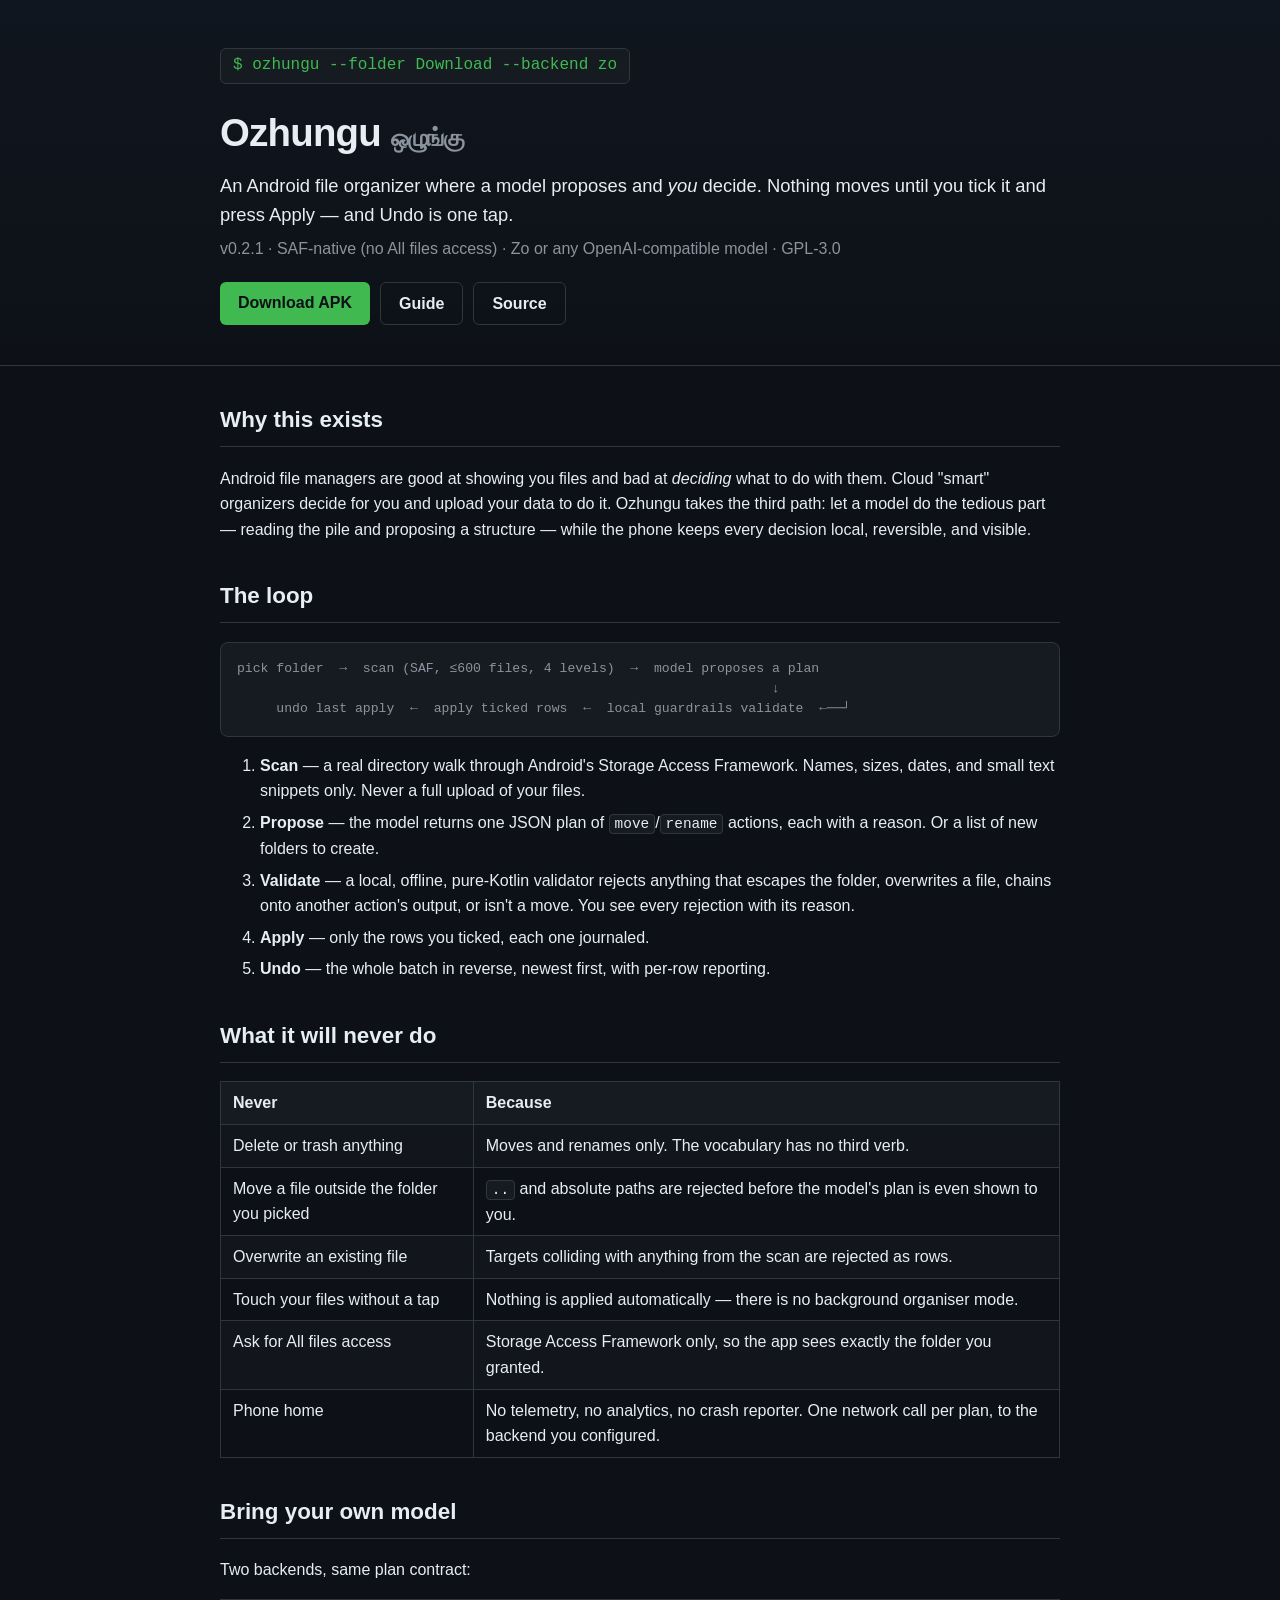
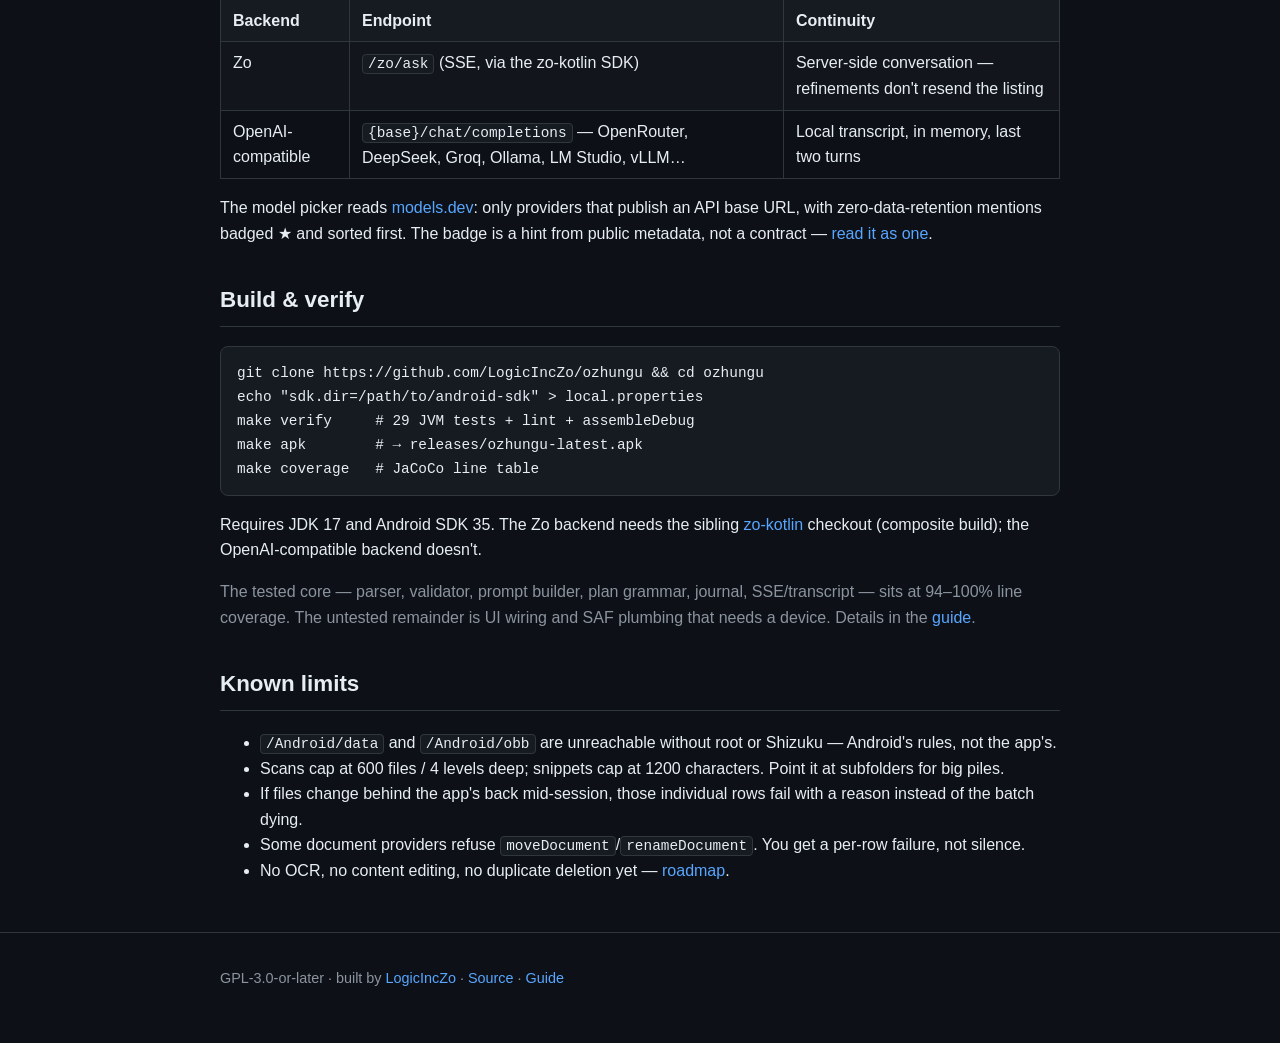
==== docs/index.html @ 1a348ea3 "docs: GitHub Pages documentation site (index + guide) under docs/" ====
<!doctype html>
<html lang="en">
<head>
<meta charset="utf-8">
<meta name="viewport" content="width=device-width, initial-scale=1">
<title>Ozhungu — agentic file organizer for Android</title>
<meta name="description" content="Ozhungu (ஒழுங்கு): point it at a folder, let a model propose a move/rename plan, review it, apply it — with local guardrails and one-tap undo.">
<meta property="og:title" content="Ozhungu — agentic file organizer for Android">
<meta property="og:description" content="Point it at a folder. A model proposes. Local guardrails decide. You approve. Undo is one tap.">
<meta property="og:type" content="website">
<link rel="stylesheet" href="style.css">
</head>
<body>
<header class="hero">
  <div class="wrap">
    <div class="prompt">$ ozhungu --folder Download --backend zo</div>
    <h1>Ozhungu <span class="ta">ஒழுங்கு</span></h1>
    <p class="tagline">An Android file organizer where a model proposes and <em>you</em> decide. Nothing moves until you tick it and press Apply — and Undo is one tap.</p>
    <p class="meta">v0.2.1 · SAF-native (no All files access) · Zo or any OpenAI-compatible model · GPL-3.0</p>
    <div class="cta">
      <a class="btn" href="https://github.com/LogicIncZo/ozhungu/releases/latest">Download APK</a>
      <a class="btn ghost" href="guide.html">Guide</a>
      <a class="btn ghost" href="https://github.com/LogicIncZo/ozhungu">Source</a>
    </div>
  </div>
</header>

<main class="wrap">

<section>
  <h2>Why this exists</h2>
  <p>Android file managers are good at showing you files and bad at <em>deciding</em> what to do with them. Cloud "smart" organizers decide for you and upload your data to do it. Ozhungu takes the third path: let a model do the tedious part — reading the pile and proposing a structure — while the phone keeps every decision local, reversible, and visible.</p>
</section>

<section>
  <h2>The loop</h2>
  <div class="pipe">pick folder  →  scan (SAF, ≤600 files, 4 levels)  →  model proposes a plan
                                                                    ↓
     undo last apply  ←  apply ticked rows  ←  local guardrails validate  ←──┘</div>
  <ol class="endpoints">
    <li><strong>Scan</strong> — a real directory walk through Android's Storage Access Framework. Names, sizes, dates, and small text snippets only. Never a full upload of your files.</li>
    <li><strong>Propose</strong> — the model returns one JSON plan of <code>move</code>/<code>rename</code> actions, each with a reason. Or a list of new folders to create.</li>
    <li><strong>Validate</strong> — a local, offline, pure-Kotlin validator rejects anything that escapes the folder, overwrites a file, chains onto another action's output, or isn't a move. You see every rejection with its reason.</li>
    <li><strong>Apply</strong> — only the rows you ticked, each one journaled.</li>
    <li><strong>Undo</strong> — the whole batch in reverse, newest first, with per-row reporting.</li>
  </ol>
</section>

<section>
  <h2>What it will never do</h2>
  <table>
    <thead><tr><th>Never</th><th>Because</th></tr></thead>
    <tbody>
      <tr><td>Delete or trash anything</td><td>Moves and renames only. The vocabulary has no third verb.</td></tr>
      <tr><td>Move a file outside the folder you picked</td><td><code>..</code> and absolute paths are rejected before the model's plan is even shown to you.</td></tr>
      <tr><td>Overwrite an existing file</td><td>Targets colliding with anything from the scan are rejected as rows.</td></tr>
      <tr><td>Touch your files without a tap</td><td>Nothing is applied automatically — there is no background organiser mode.</td></tr>
      <tr><td>Ask for All files access</td><td>Storage Access Framework only, so the app sees exactly the folder you granted.</td></tr>
      <tr><td>Phone home</td><td>No telemetry, no analytics, no crash reporter. One network call per plan, to the backend you configured.</td></tr>
    </tbody>
  </table>
</section>

<section>
  <h2>Bring your own model</h2>
  <p>Two backends, same plan contract:</p>
  <table>
    <thead><tr><th>Backend</th><th>Endpoint</th><th>Continuity</th></tr></thead>
    <tbody>
      <tr><td>Zo</td><td><code>/zo/ask</code> (SSE, via the zo-kotlin SDK)</td><td>Server-side conversation — refinements don't resend the listing</td></tr>
      <tr><td>OpenAI-compatible</td><td><code>{base}/chat/completions</code> — OpenRouter, DeepSeek, Groq, Ollama, LM Studio, vLLM…</td><td>Local transcript, in memory, last two turns</td></tr>
    </tbody>
  </table>
  <p>The model picker reads <a href="https://models.dev">models.dev</a>: only providers that publish an API base URL, with zero-data-retention mentions badged ★ and sorted first. The badge is a hint from public metadata, not a contract — <a href="guide.html#backends">read it as one</a>.</p>
</section>

<section>
  <h2>Build &amp; verify</h2>
  <pre><code>git clone https://github.com/LogicIncZo/ozhungu &amp;&amp; cd ozhungu
echo "sdk.dir=/path/to/android-sdk" &gt; local.properties
make verify     # 29 JVM tests + lint + assembleDebug
make apk        # → releases/ozhungu-latest.apk
make coverage   # JaCoCo line table</code></pre>
  <p>Requires JDK 17 and Android SDK 35. The Zo backend needs the sibling <a href="https://github.com/LogicIncZo/zo-kotlin">zo-kotlin</a> checkout (composite build); the OpenAI-compatible backend doesn't.</p>
  <p class="dim">The tested core — parser, validator, prompt builder, plan grammar, journal, SSE/transcript — sits at 94–100% line coverage. The untested remainder is UI wiring and SAF plumbing that needs a device. Details in the <a href="guide.html#tests">guide</a>.</p>
</section>

<section>
  <h2>Known limits</h2>
  <ul>
    <li><code>/Android/data</code> and <code>/Android/obb</code> are unreachable without root or Shizuku — Android's rules, not the app's.</li>
    <li>Scans cap at 600 files / 4 levels deep; snippets cap at 1200 characters. Point it at subfolders for big piles.</li>
    <li>If files change behind the app's back mid-session, those individual rows fail with a reason instead of the batch dying.</li>
    <li>Some document providers refuse <code>moveDocument</code>/<code>renameDocument</code>. You get a per-row failure, not silence.</li>
    <li>No OCR, no content editing, no duplicate deletion yet — <a href="guide.html#roadmap">roadmap</a>.</li>
  </ul>
</section>

</main>

<footer>
  <div class="wrap">
    <p>GPL-3.0-or-later · built by <a href="https://github.com/LogicIncZo">LogicIncZo</a> · <a href="https://github.com/LogicIncZo/ozhungu">Source</a> · <a href="guide.html">Guide</a></p>
  </div>
</footer>
</body>
</html>
---- docs/style.css ----
:root {
  --bg: #0d1117; --fg: #e6edf3; --dim: #8b949e; --card: #161b22;
  --border: #30363d; --green: #3fb950; --amber: #d29922; --blue: #58a6ff;
}
* { box-sizing: border-box; }
body {
  margin: 0; background: var(--bg); color: var(--fg);
  font: 16px/1.6 -apple-system, "Segoe UI", Roboto, Helvetica, Arial, sans-serif;
}
.wrap { max-width: 880px; margin: 0 auto; padding: 0 20px; }
a { color: var(--blue); text-decoration: none; }
a:hover { text-decoration: underline; }
code {
  font-family: ui-monospace, SFMono-Regular, Menlo, Consolas, monospace;
  font-size: 0.9em; background: var(--card); border: 1px solid var(--border);
  border-radius: 4px; padding: 1px 5px;
}
pre {
  background: var(--card); border: 1px solid var(--border); border-radius: 8px;
  padding: 14px 16px; overflow-x: auto; line-height: 1.5;
}
pre code { background: none; border: none; padding: 0; }
table { border-collapse: collapse; width: 100%; margin: 12px 0; }
th, td { border: 1px solid var(--border); padding: 8px 12px; text-align: left; vertical-align: top; }
th { background: var(--card); }
tbody tr:nth-child(odd) { background: rgba(255,255,255,0.02); }

.hero { border-bottom: 1px solid var(--border); padding: 48px 0 40px; background: linear-gradient(180deg, #10161f 0%, var(--bg) 100%); }
.hero.small { padding: 32px 0 26px; }
.hero .prompt {
  font-family: ui-monospace, Menlo, Consolas, monospace; color: var(--green);
  background: var(--card); border: 1px solid var(--border); border-radius: 6px;
  display: inline-block; padding: 4px 12px; margin-bottom: 18px;
}
.hero h1 { margin: 0 0 8px; font-size: 2.4rem; letter-spacing: -0.02em; }
.hero h1 .ta { color: var(--dim); font-size: 1.5rem; }
.tagline { color: var(--fg); font-size: 1.15rem; margin: 0 0 6px; }
.meta { color: var(--dim); margin: 0 0 20px; }
.cta { display: flex; gap: 10px; flex-wrap: wrap; }
.btn {
  display: inline-block; background: var(--green); color: #0d1117; font-weight: 600;
  padding: 8px 18px; border-radius: 6px;
}
.btn:hover { text-decoration: none; filter: brightness(1.1); }
.btn.ghost { background: transparent; color: var(--fg); border: 1px solid var(--border); }

.sub { display: flex; flex-wrap: wrap; gap: 6px 14px; padding: 14px 20px 0; font-size: 0.9rem; }
.sub a { color: var(--dim); }
.sub a:hover { color: var(--blue); }

section { margin: 36px 0; }
h2 { font-size: 1.4rem; border-bottom: 1px solid var(--border); padding-bottom: 8px; }
h3 { font-size: 1.05rem; margin-bottom: 6px; }
.endpoints li { margin: 6px 0; }
.dim { color: var(--dim); }
.ok { color: var(--green); }
.warn { color: var(--amber); }
.note, .warnbox {
  border-left: 3px solid var(--border); padding: 10px 14px; margin: 14px 0;
  background: var(--card); border-radius: 0 6px 6px 0; color: var(--dim);
}
.note { border-left-color: var(--blue); }
.warn, .warnbox { border-left-color: var(--amber); }
.pipe {
  font-family: ui-monospace, Menlo, Consolas, monospace; font-size: 0.82rem;
  background: var(--card); border: 1px solid var(--border); border-radius: 8px;
  padding: 16px; overflow-x: auto; white-space: pre; line-height: 1.55; color: var(--dim);
}
footer { border-top: 1px solid var(--border); margin-top: 48px; padding: 20px 0 40px; color: var(--dim); font-size: 0.9rem; }
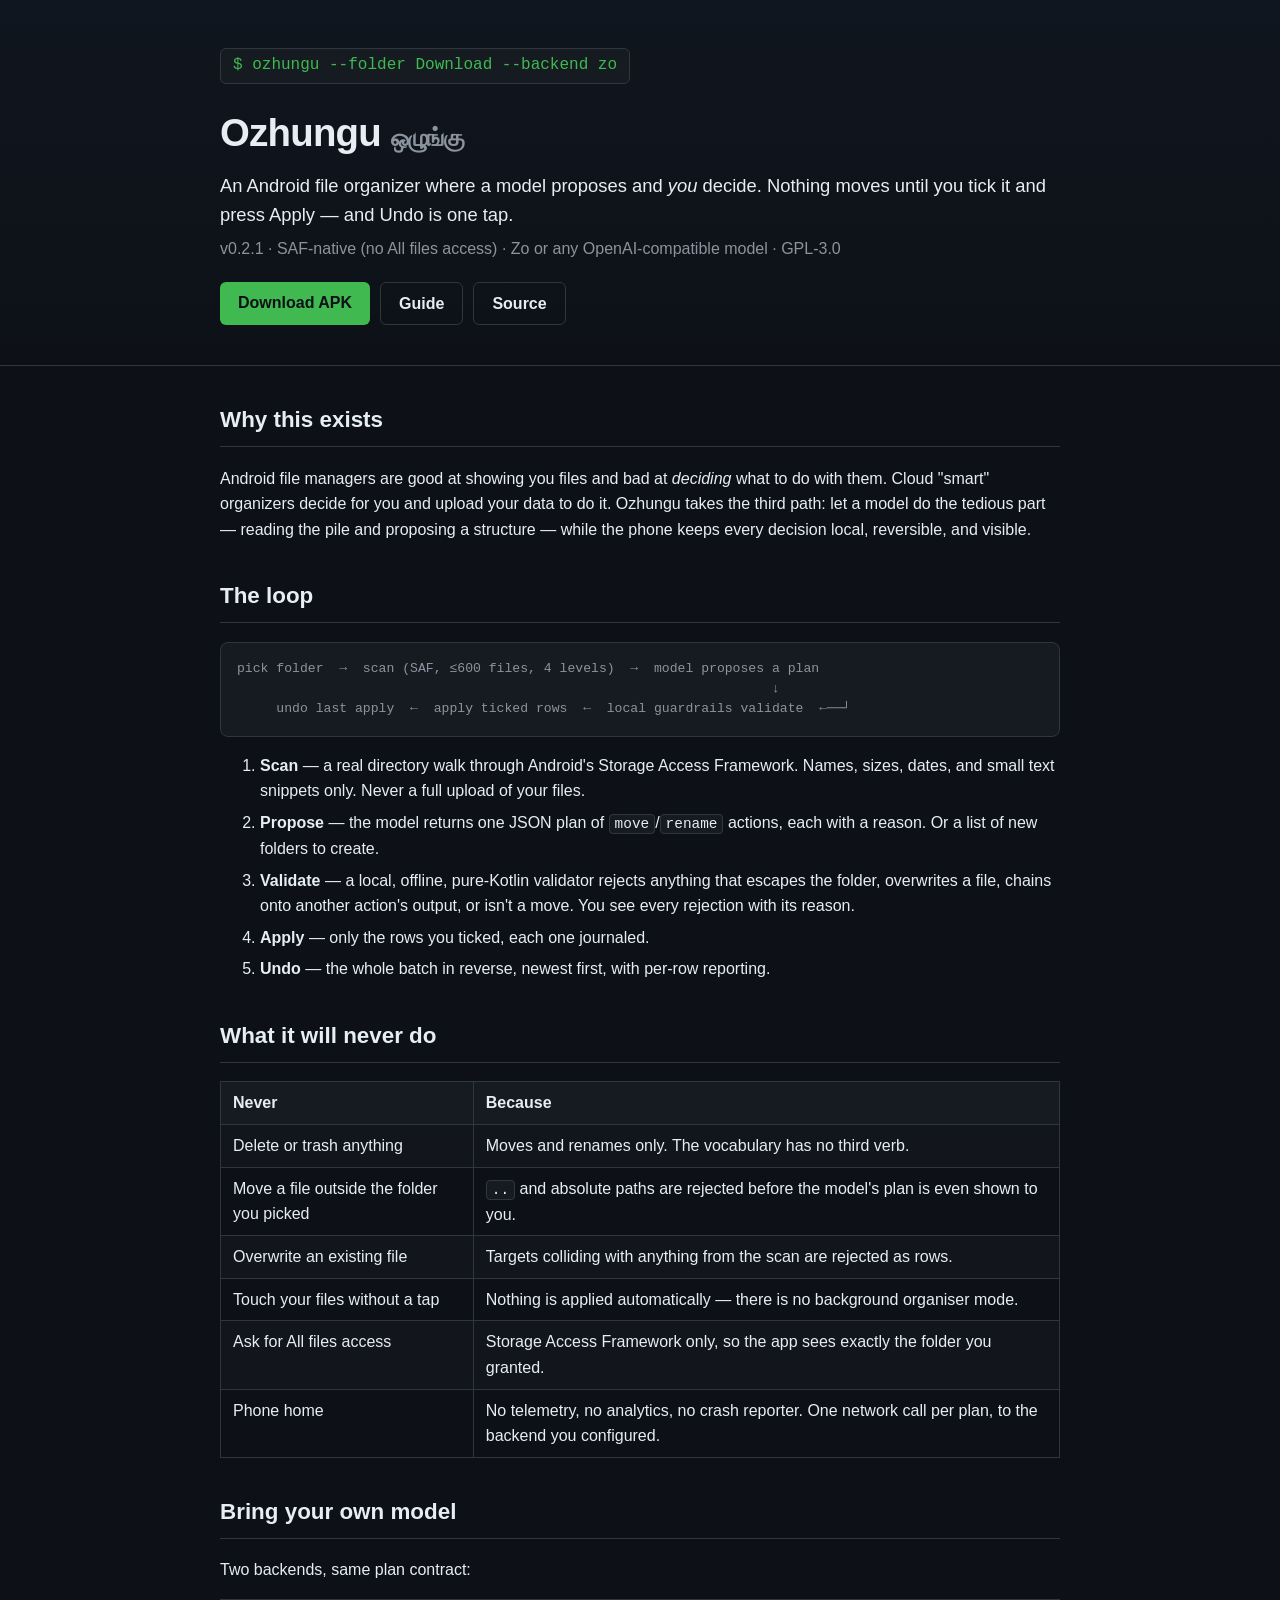
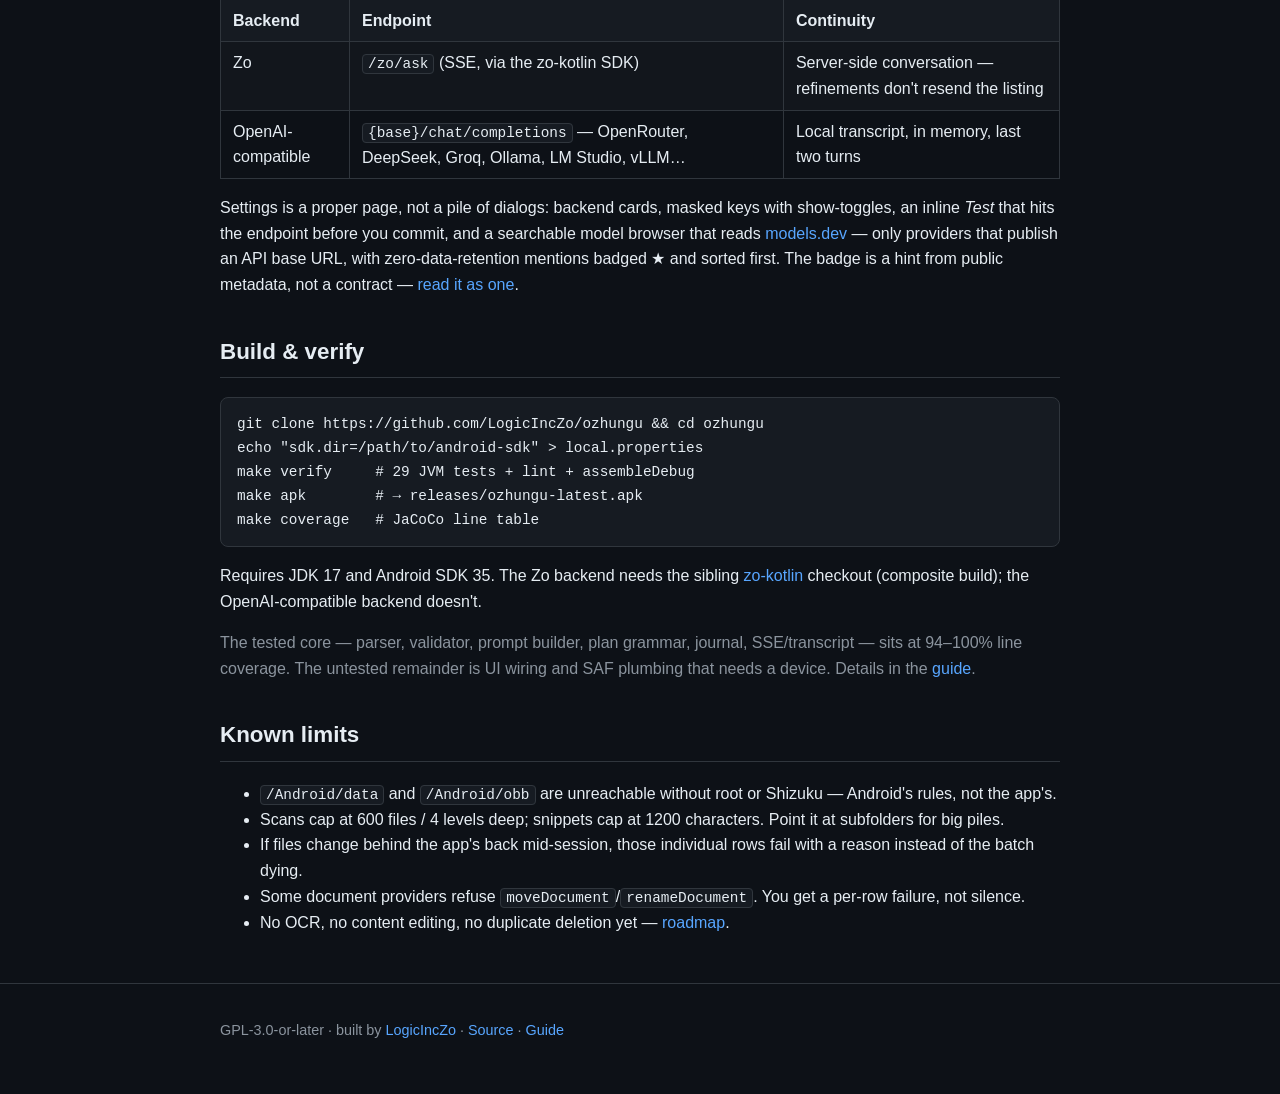
==== commit b53723d0: "v0.3.0 — first-class settings: full-screen SettingsActivity (backend radio cards, test round-trips, " ====
--- a/docs/index.html
+++ b/docs/index.html
@@ -71,7 +71,7 @@
       <tr><td>OpenAI-compatible</td><td><code>{base}/chat/completions</code> — OpenRouter, DeepSeek, Groq, Ollama, LM Studio, vLLM…</td><td>Local transcript, in memory, last two turns</td></tr>
     </tbody>
   </table>
-  <p>The model picker reads <a href="https://models.dev">models.dev</a>: only providers that publish an API base URL, with zero-data-retention mentions badged ★ and sorted first. The badge is a hint from public metadata, not a contract — <a href="guide.html#backends">read it as one</a>.</p>
+  <p>Settings is a proper page, not a pile of dialogs: backend cards, masked keys with show-toggles, an inline <em>Test</em> that hits the endpoint before you commit, and a searchable model browser that reads <a href="https://models.dev">models.dev</a> — only providers that publish an API base URL, with zero-data-retention mentions badged ★ and sorted first. The badge is a hint from public metadata, not a contract — <a href="guide.html#backends">read it as one</a>.</p>
 </section>
 
 <section>
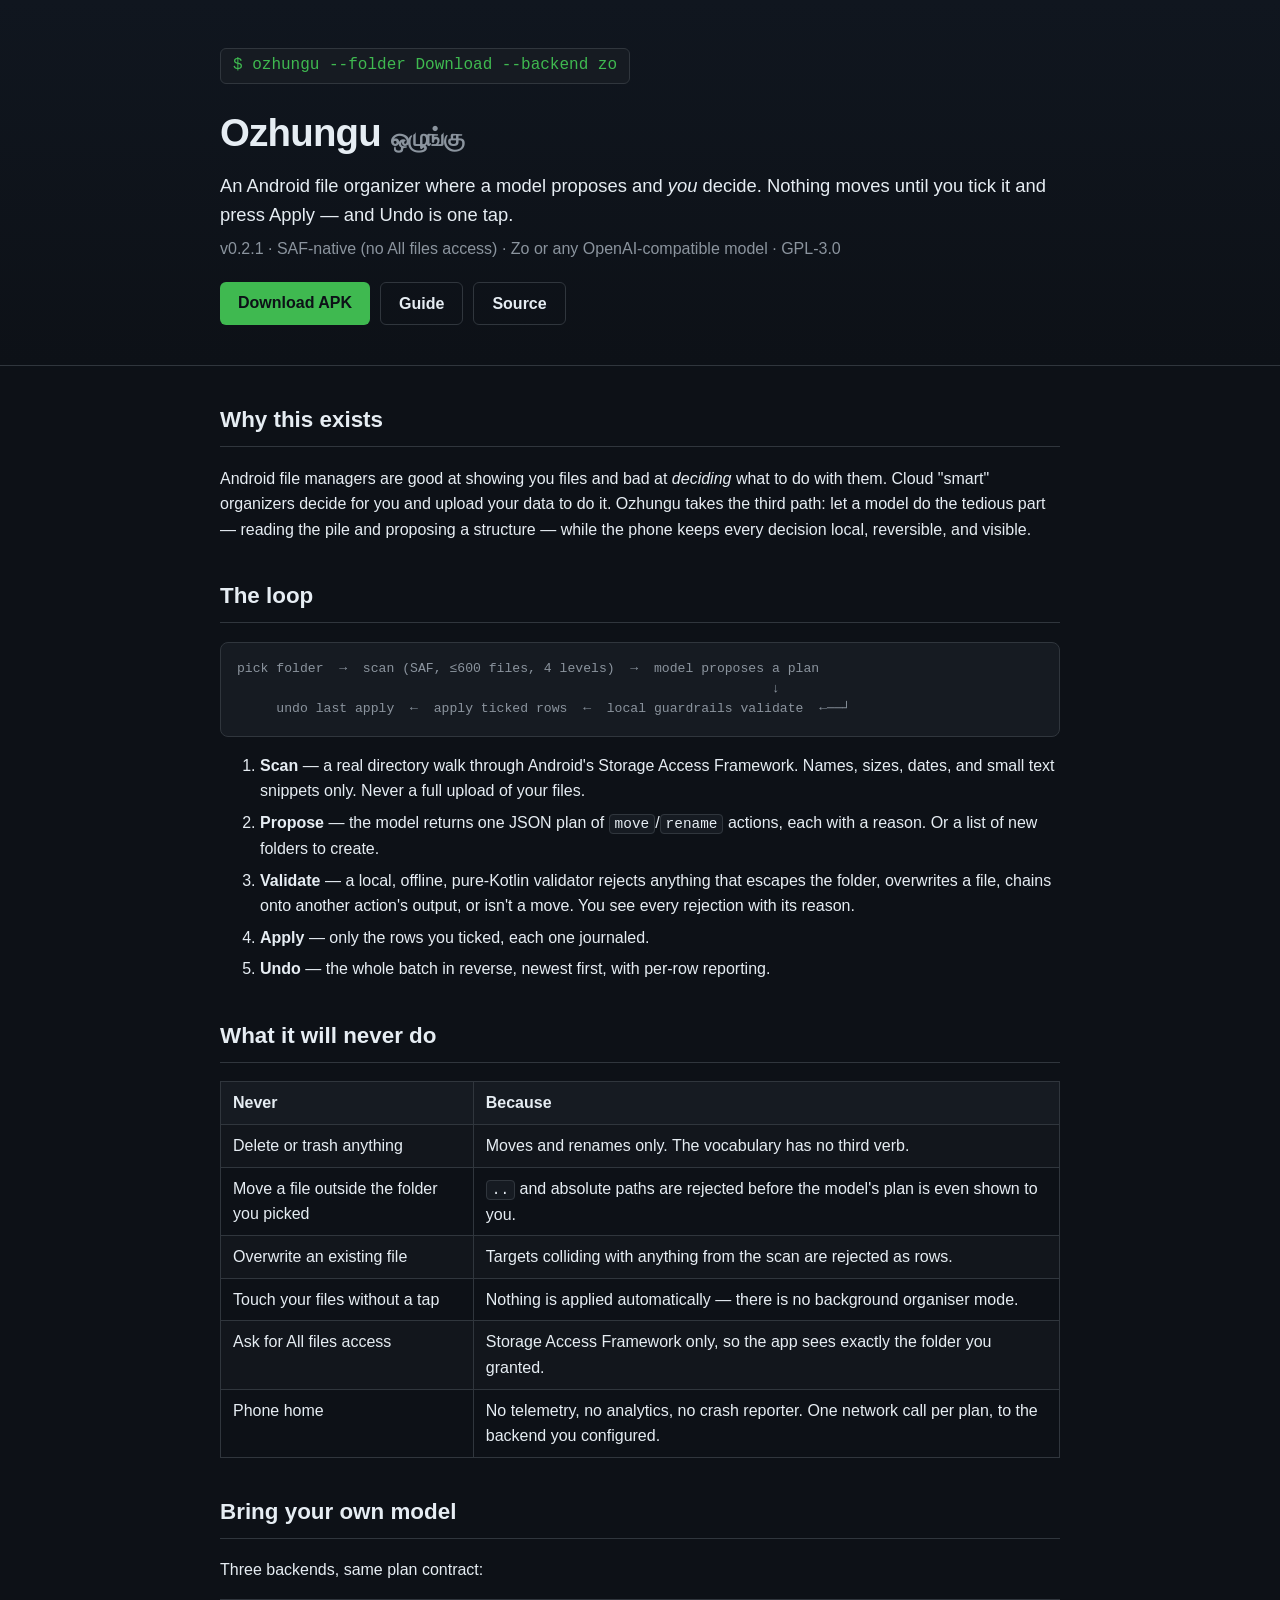
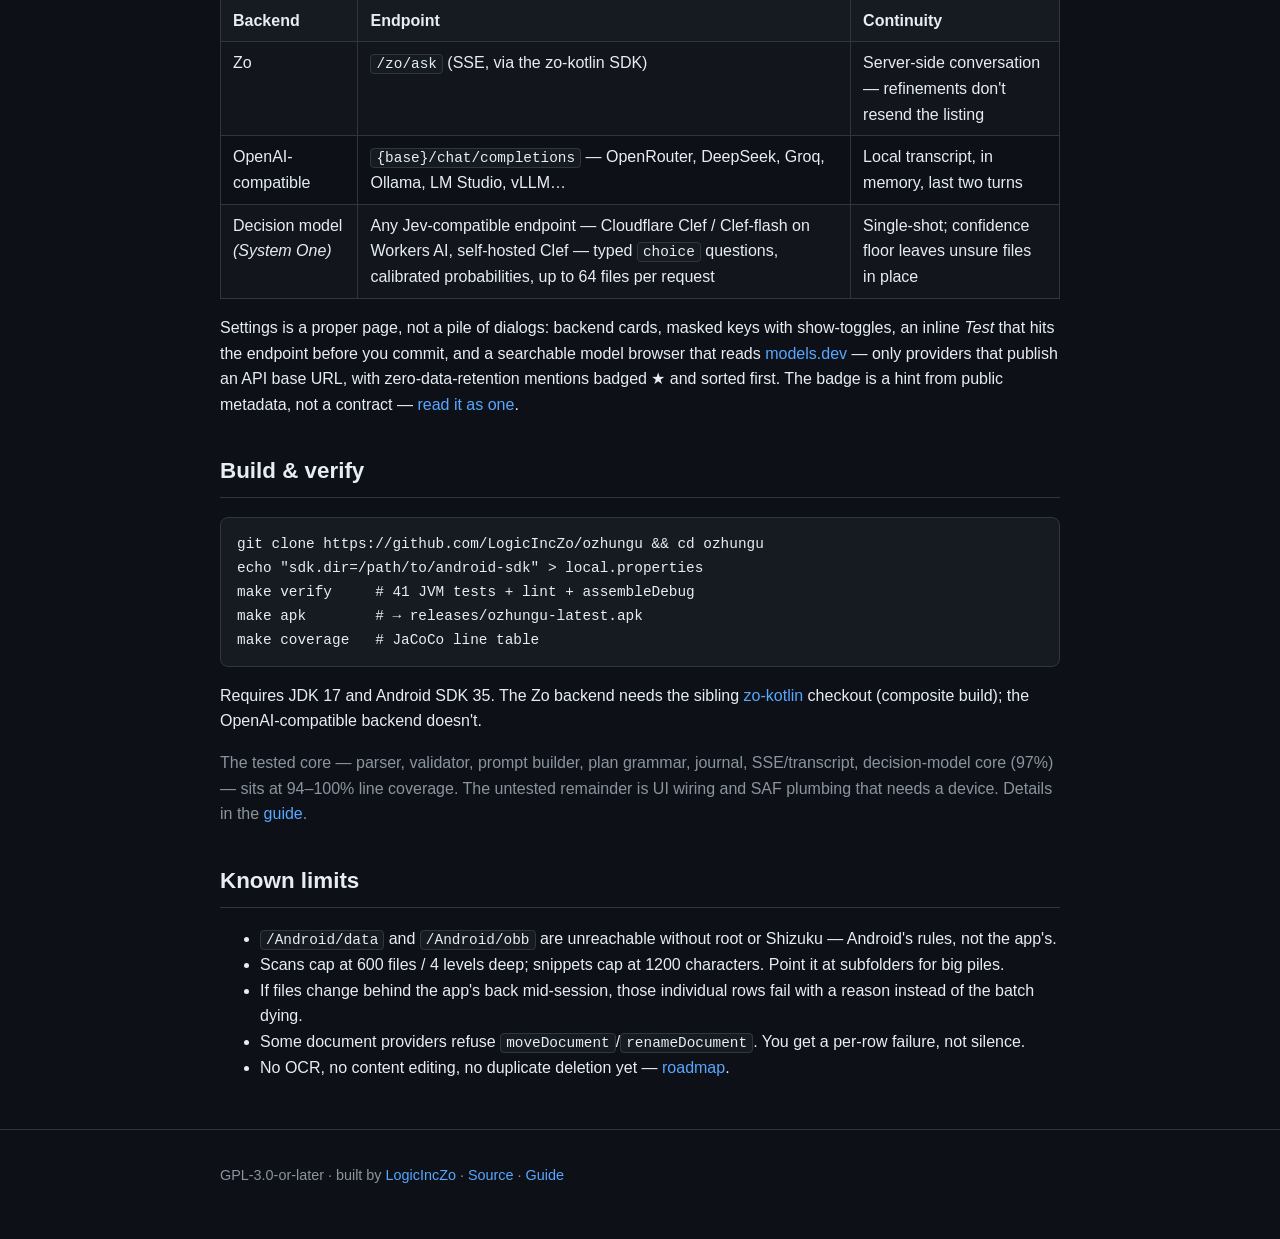
==== commit 884394f1: "v0.4.0 — System One decision-model backend (Jev/Clef-compatible): typed folder-choice questions, cal" ====
--- a/docs/index.html
+++ b/docs/index.html
@@ -63,12 +63,13 @@
 
 <section>
   <h2>Bring your own model</h2>
-  <p>Two backends, same plan contract:</p>
+  <p>Three backends, same plan contract:</p>
   <table>
     <thead><tr><th>Backend</th><th>Endpoint</th><th>Continuity</th></tr></thead>
     <tbody>
       <tr><td>Zo</td><td><code>/zo/ask</code> (SSE, via the zo-kotlin SDK)</td><td>Server-side conversation — refinements don't resend the listing</td></tr>
       <tr><td>OpenAI-compatible</td><td><code>{base}/chat/completions</code> — OpenRouter, DeepSeek, Groq, Ollama, LM Studio, vLLM…</td><td>Local transcript, in memory, last two turns</td></tr>
+      <tr><td>Decision model <em>(System One)</em></td><td>Any Jev-compatible endpoint — Cloudflare Clef / Clef-flash on Workers AI, self-hosted Clef — typed <code>choice</code> questions, calibrated probabilities, up to 64 files per request</td><td>Single-shot; confidence floor leaves unsure files in place</td></tr>
     </tbody>
   </table>
   <p>Settings is a proper page, not a pile of dialogs: backend cards, masked keys with show-toggles, an inline <em>Test</em> that hits the endpoint before you commit, and a searchable model browser that reads <a href="https://models.dev">models.dev</a> — only providers that publish an API base URL, with zero-data-retention mentions badged ★ and sorted first. The badge is a hint from public metadata, not a contract — <a href="guide.html#backends">read it as one</a>.</p>
@@ -78,11 +79,11 @@
   <h2>Build &amp; verify</h2>
   <pre><code>git clone https://github.com/LogicIncZo/ozhungu &amp;&amp; cd ozhungu
 echo "sdk.dir=/path/to/android-sdk" &gt; local.properties
-make verify     # 29 JVM tests + lint + assembleDebug
+make verify     # 41 JVM tests + lint + assembleDebug
 make apk        # → releases/ozhungu-latest.apk
 make coverage   # JaCoCo line table</code></pre>
   <p>Requires JDK 17 and Android SDK 35. The Zo backend needs the sibling <a href="https://github.com/LogicIncZo/zo-kotlin">zo-kotlin</a> checkout (composite build); the OpenAI-compatible backend doesn't.</p>
-  <p class="dim">The tested core — parser, validator, prompt builder, plan grammar, journal, SSE/transcript — sits at 94–100% line coverage. The untested remainder is UI wiring and SAF plumbing that needs a device. Details in the <a href="guide.html#tests">guide</a>.</p>
+  <p class="dim">The tested core — parser, validator, prompt builder, plan grammar, journal, SSE/transcript, decision-model core (97%) — sits at 94–100% line coverage. The untested remainder is UI wiring and SAF plumbing that needs a device. Details in the <a href="guide.html#tests">guide</a>.</p>
 </section>
 
 <section>
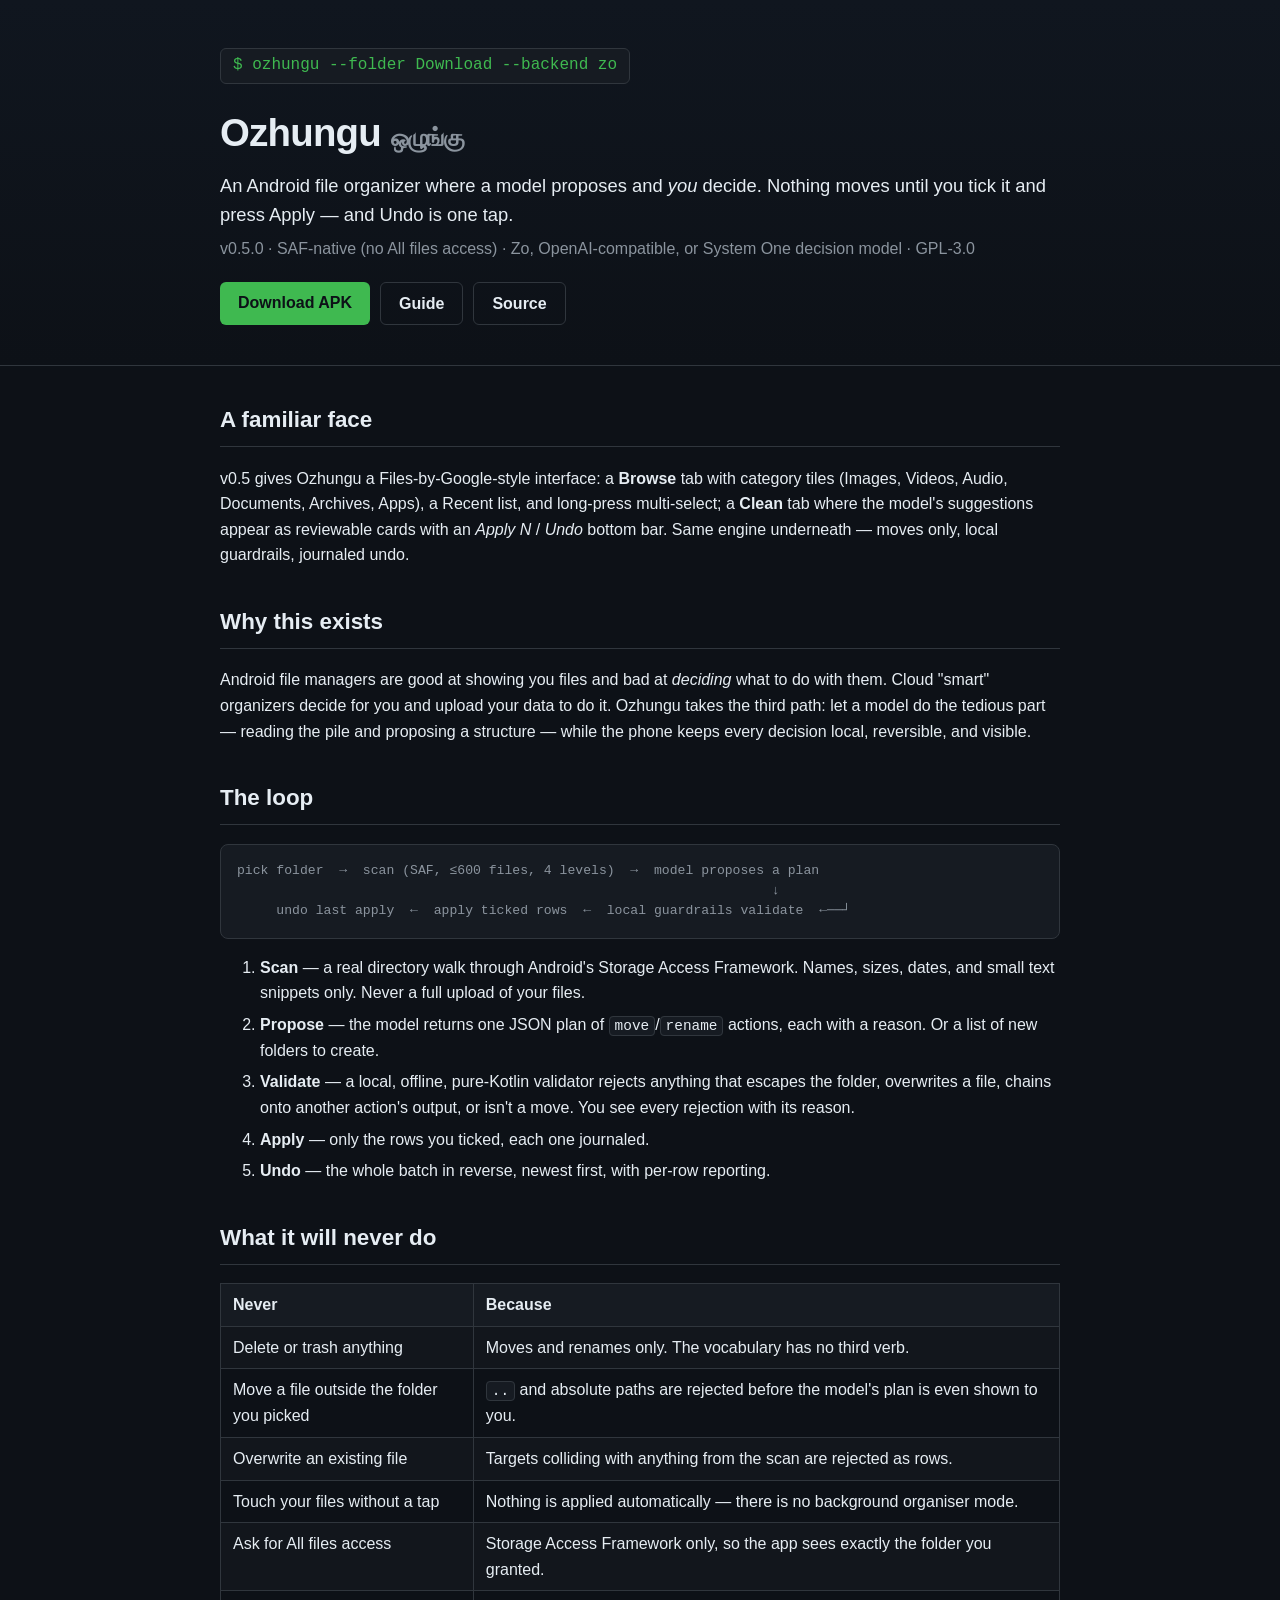
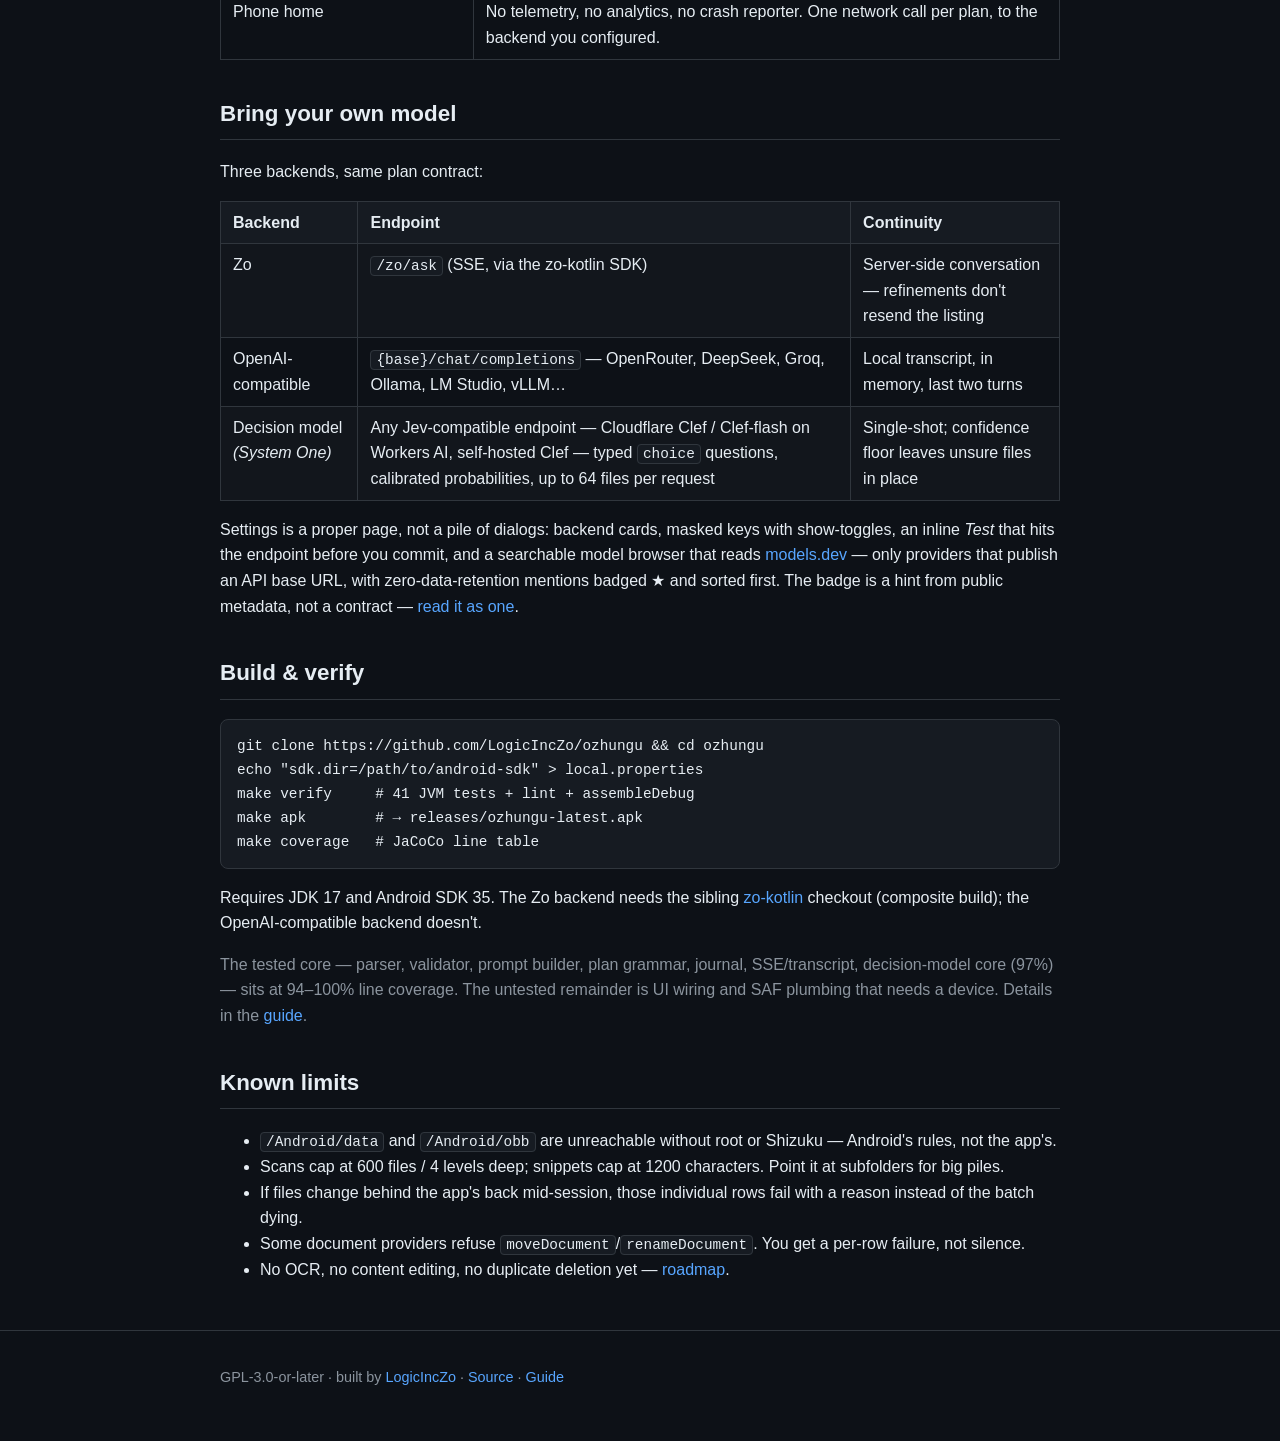
==== commit 9d9af3e4: "v0.5.0 — Files-by-Google-style UI: Browse tab (category tiles, Recent, multi-select scoping) + Clean" ====
--- a/docs/index.html
+++ b/docs/index.html
@@ -16,7 +16,7 @@
     <div class="prompt">$ ozhungu --folder Download --backend zo</div>
     <h1>Ozhungu <span class="ta">ஒழுங்கு</span></h1>
     <p class="tagline">An Android file organizer where a model proposes and <em>you</em> decide. Nothing moves until you tick it and press Apply — and Undo is one tap.</p>
-    <p class="meta">v0.2.1 · SAF-native (no All files access) · Zo or any OpenAI-compatible model · GPL-3.0</p>
+    <p class="meta">v0.5.0 · SAF-native (no All files access) · Zo, OpenAI-compatible, or System One decision model · GPL-3.0</p>
     <div class="cta">
       <a class="btn" href="https://github.com/LogicIncZo/ozhungu/releases/latest">Download APK</a>
       <a class="btn ghost" href="guide.html">Guide</a>
@@ -28,10 +28,14 @@
 <main class="wrap">
 
 <section>
+  <h2>A familiar face</h2>
+  <p>v0.5 gives Ozhungu a Files-by-Google-style interface: a <strong>Browse</strong> tab with category tiles (Images, Videos, Audio, Documents, Archives, Apps), a Recent list, and long-press multi-select; a <strong>Clean</strong> tab where the model's suggestions appear as reviewable cards with an <em>Apply N</em> / <em>Undo</em> bottom bar. Same engine underneath — moves only, local guardrails, journaled undo.</p>
+</section>
+
+<section>
   <h2>Why this exists</h2>
   <p>Android file managers are good at showing you files and bad at <em>deciding</em> what to do with them. Cloud "smart" organizers decide for you and upload your data to do it. Ozhungu takes the third path: let a model do the tedious part — reading the pile and proposing a structure — while the phone keeps every decision local, reversible, and visible.</p>
 </section>
-
 <section>
   <h2>The loop</h2>
   <div class="pipe">pick folder  →  scan (SAF, ≤600 files, 4 levels)  →  model proposes a plan
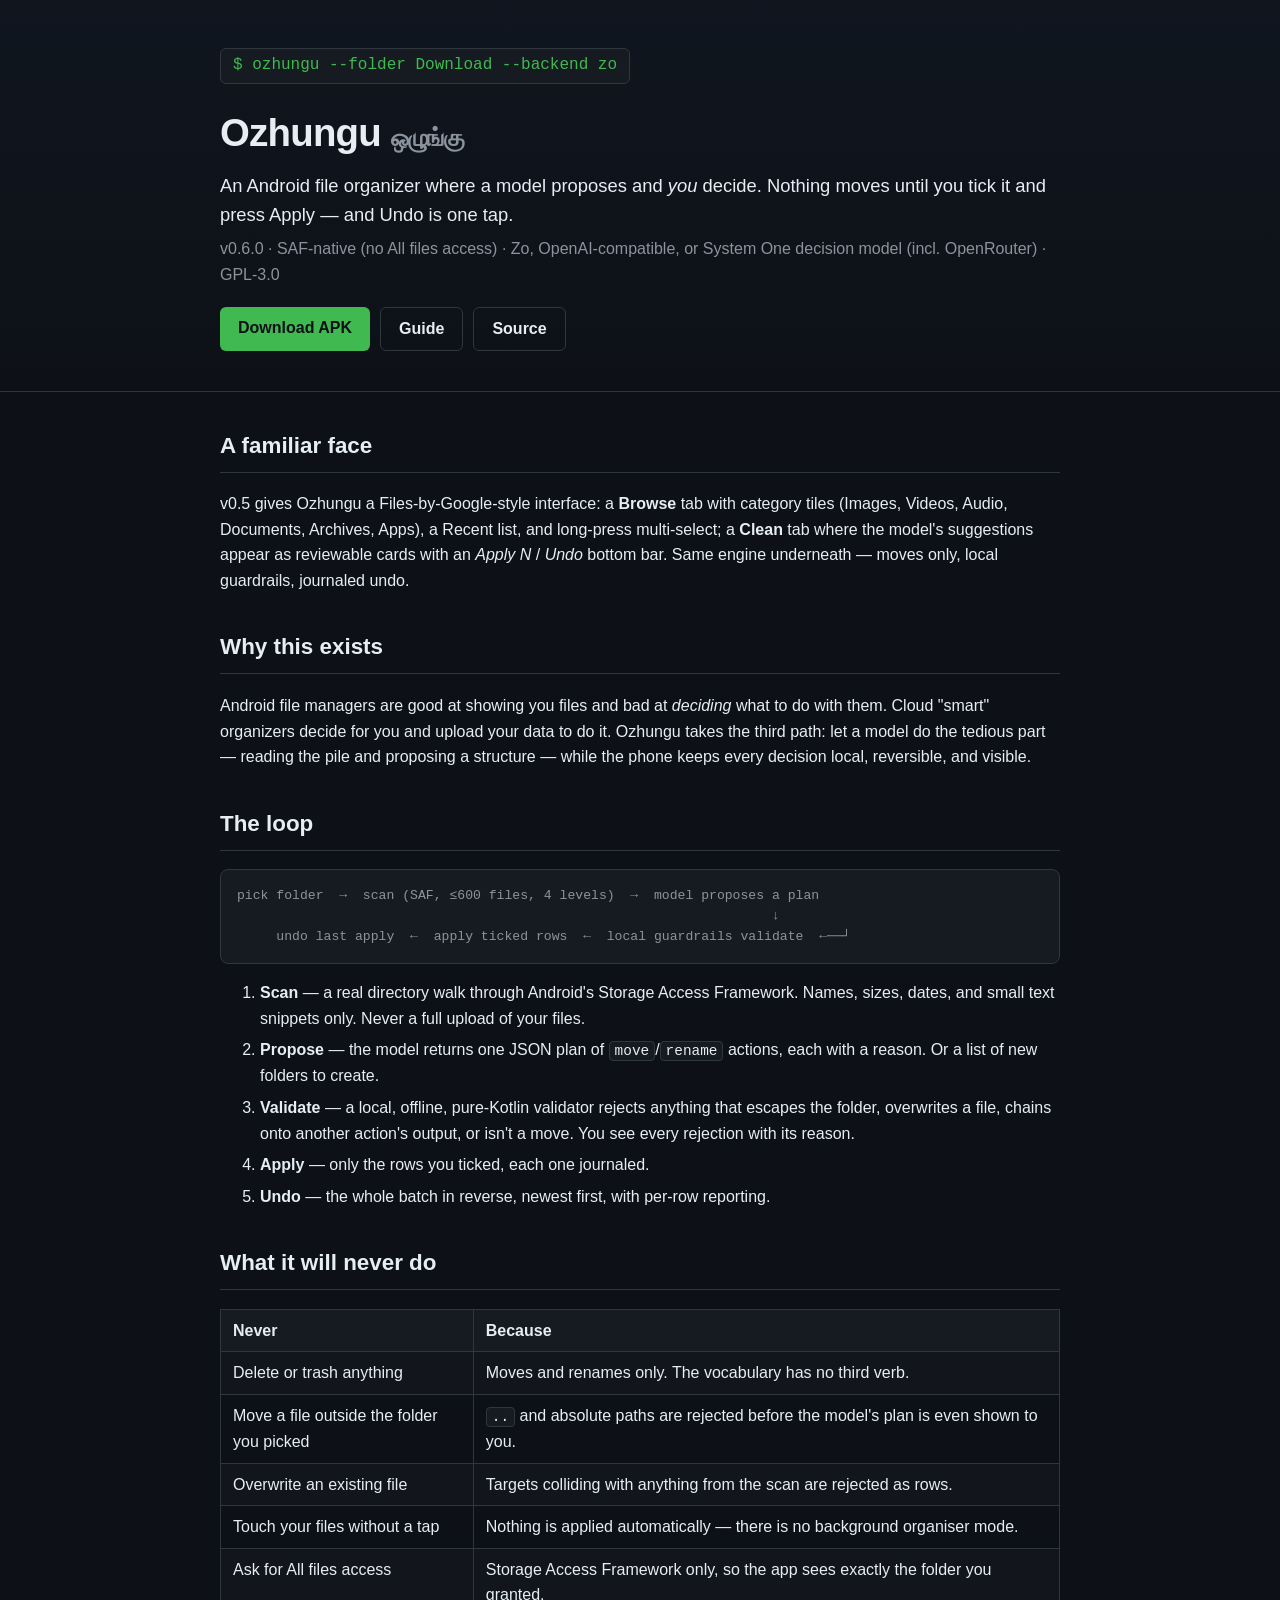
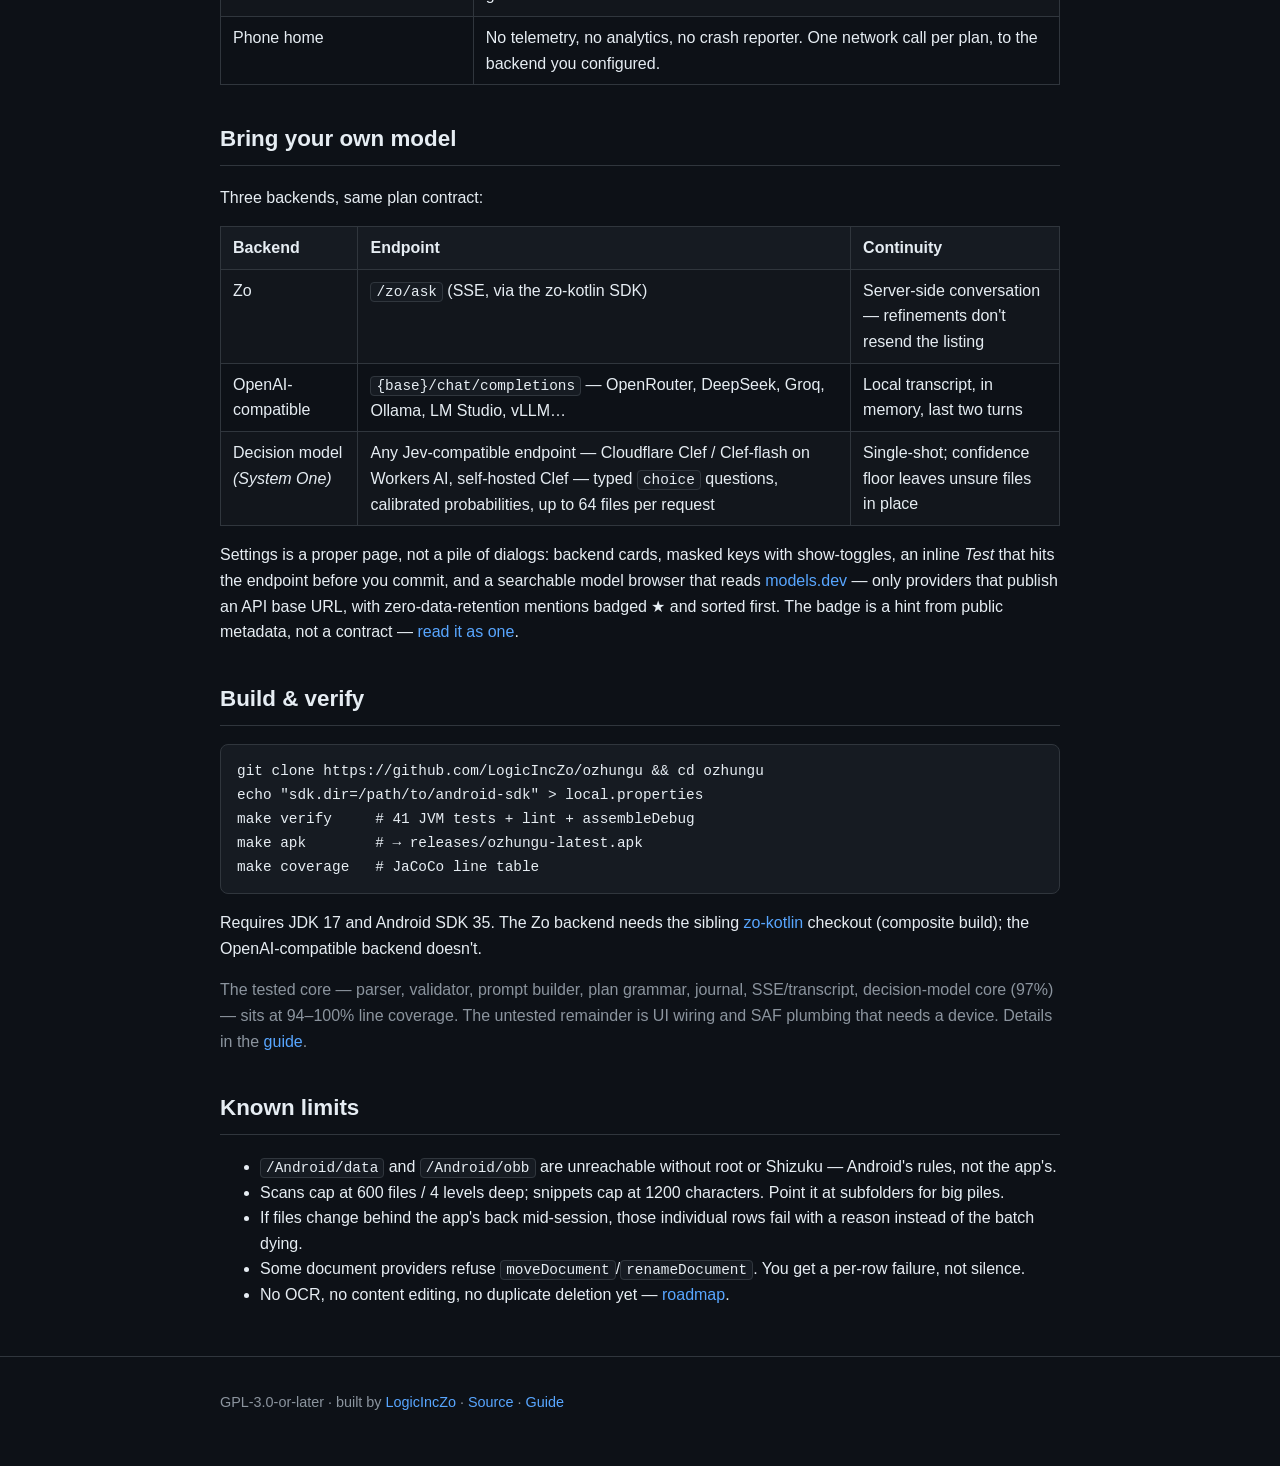
==== commit 19363a0a: "v0.6.0 — OpenRouter System One flavor + all-folders browsing + move-into picker; AGENTS notes" ====
--- a/docs/index.html
+++ b/docs/index.html
@@ -16,7 +16,7 @@
     <div class="prompt">$ ozhungu --folder Download --backend zo</div>
     <h1>Ozhungu <span class="ta">ஒழுங்கு</span></h1>
     <p class="tagline">An Android file organizer where a model proposes and <em>you</em> decide. Nothing moves until you tick it and press Apply — and Undo is one tap.</p>
-    <p class="meta">v0.5.0 · SAF-native (no All files access) · Zo, OpenAI-compatible, or System One decision model · GPL-3.0</p>
+    <p class="meta">v0.6.0 · SAF-native (no All files access) · Zo, OpenAI-compatible, or System One decision model (incl. OpenRouter) · GPL-3.0</p>
     <div class="cta">
       <a class="btn" href="https://github.com/LogicIncZo/ozhungu/releases/latest">Download APK</a>
       <a class="btn ghost" href="guide.html">Guide</a>
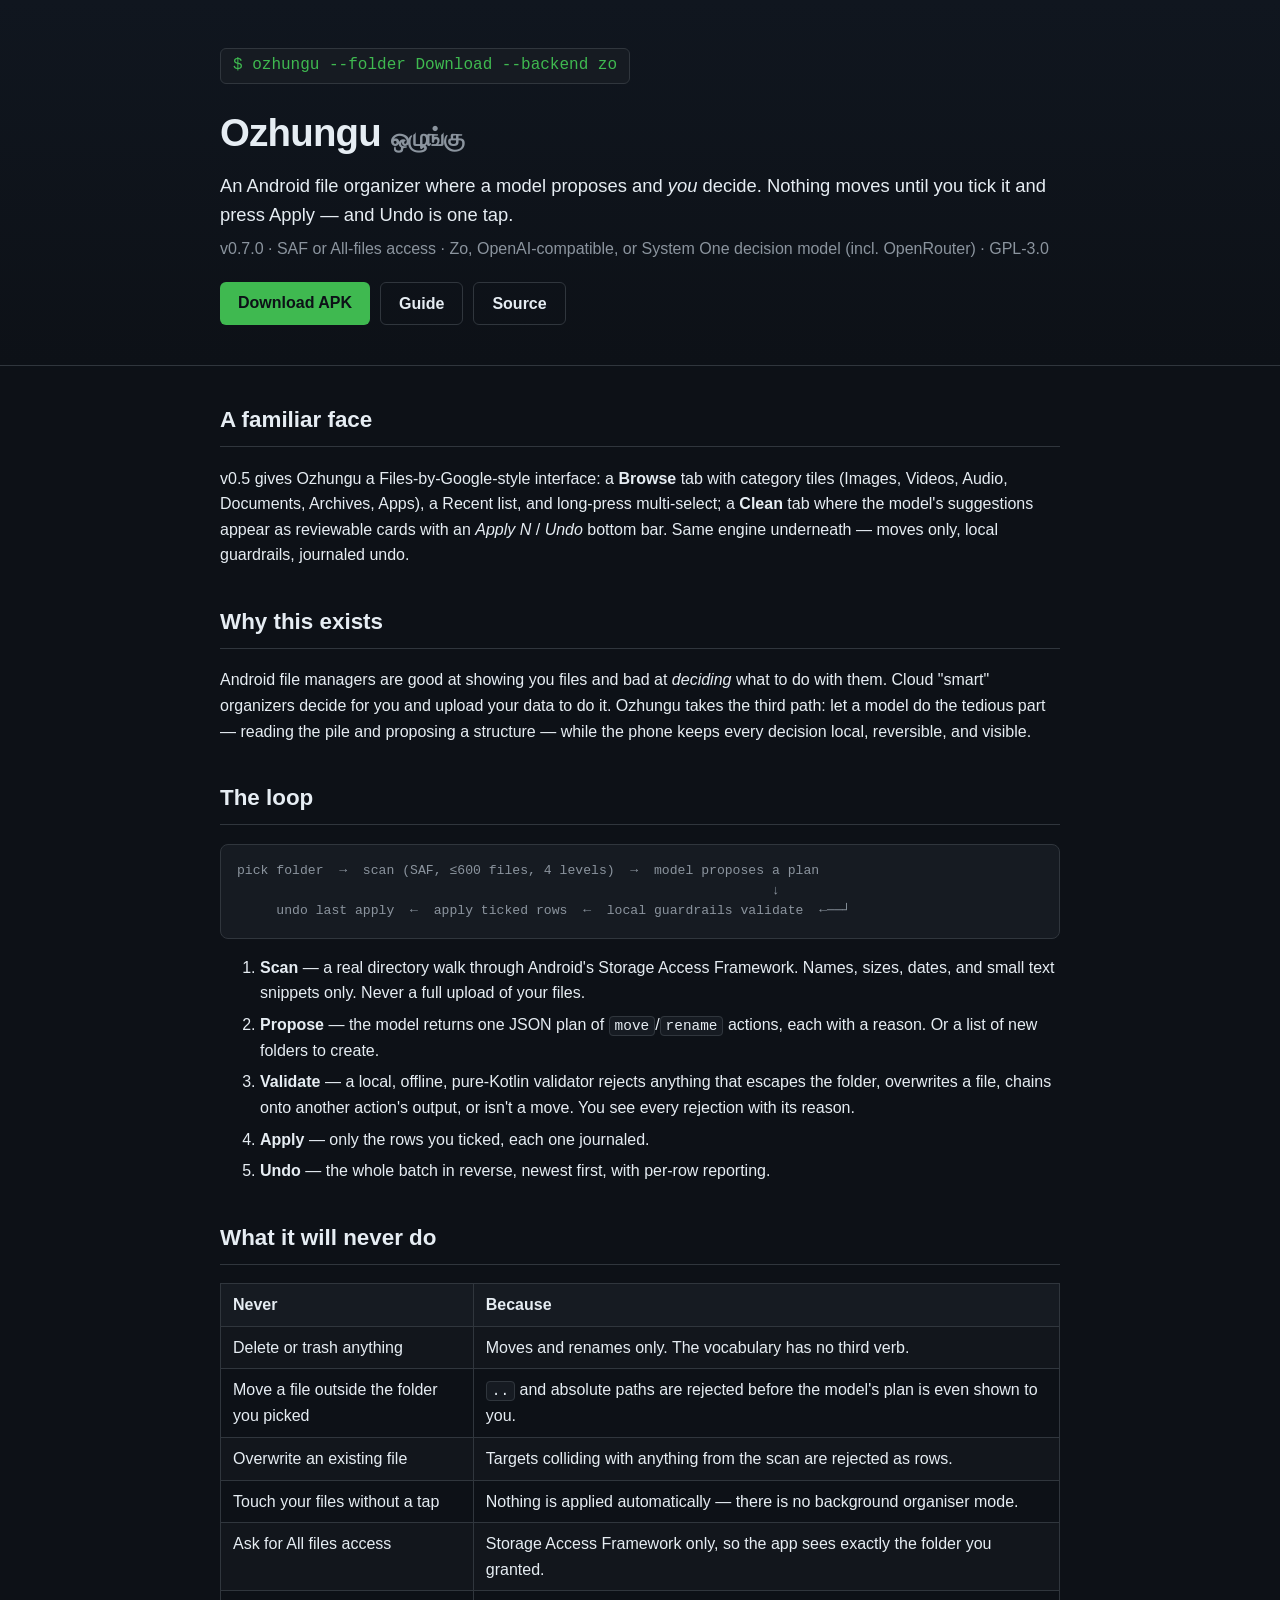
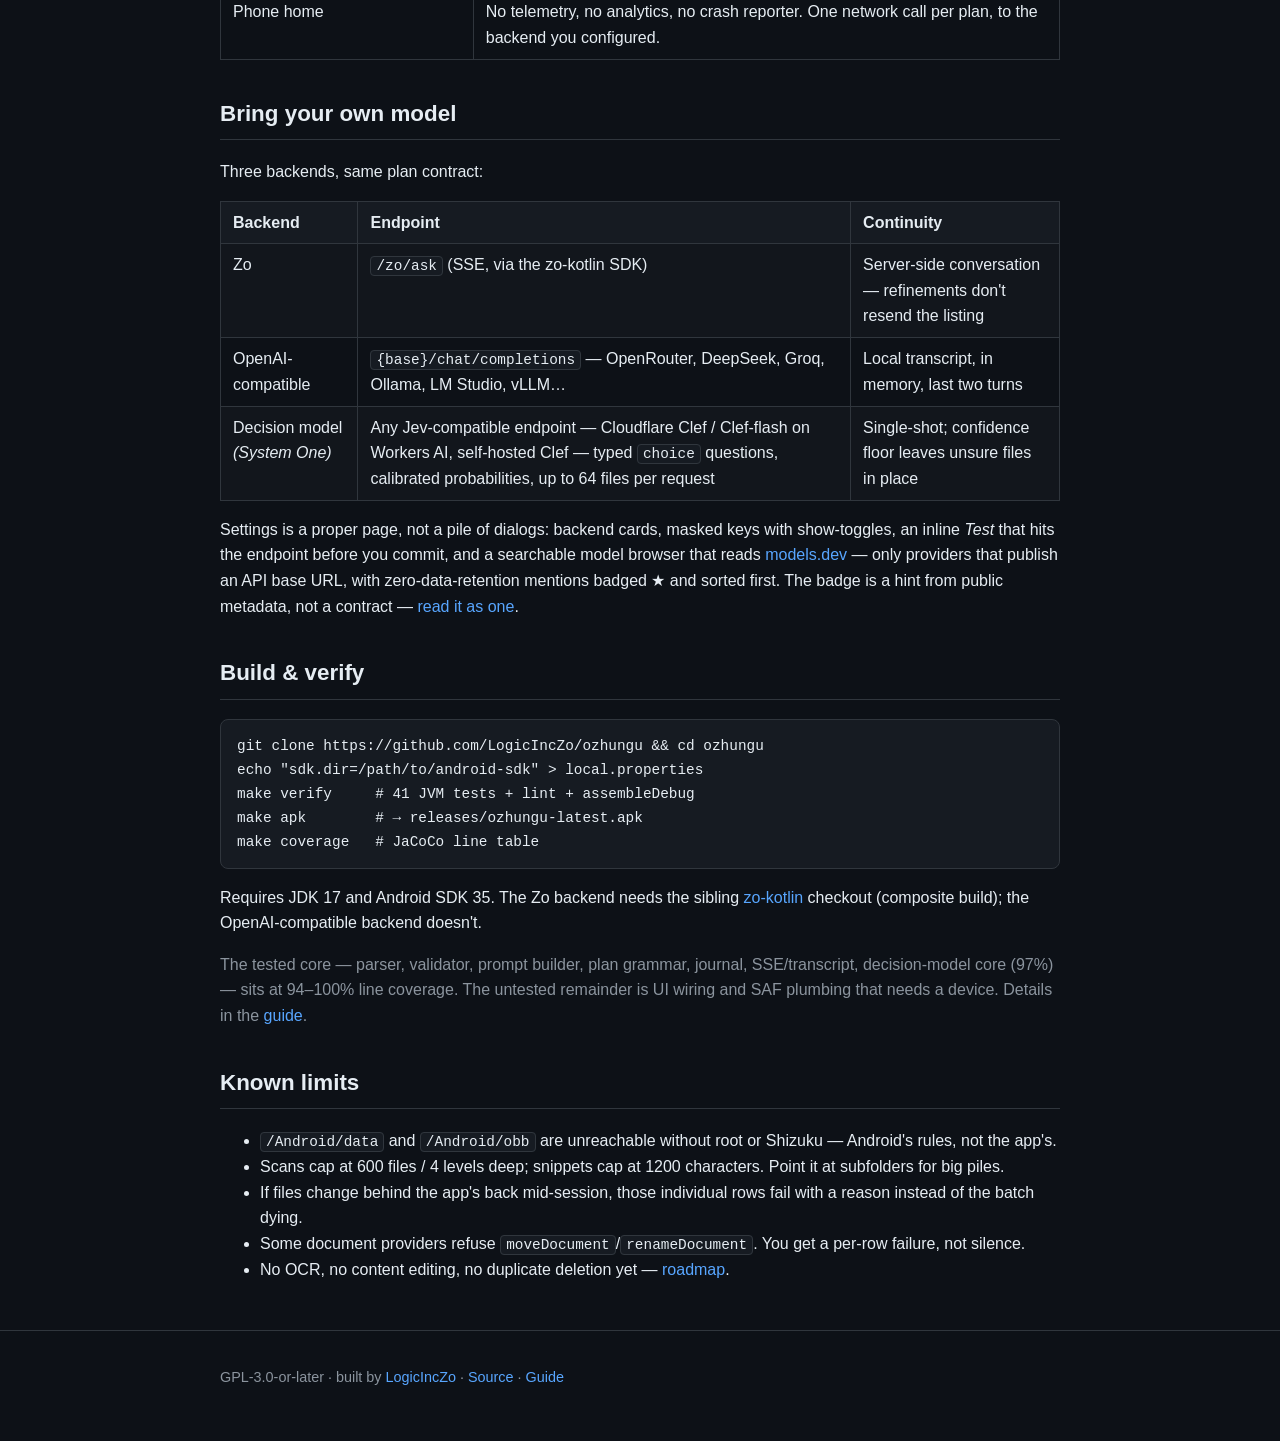
==== commit 3eed2d37: "v0.7.0 — All-files-access storage mode: common-folder quick picks (Downloads/DCIM/WhatsApp/…), Plain" ====
--- a/docs/index.html
+++ b/docs/index.html
@@ -16,7 +16,7 @@
     <div class="prompt">$ ozhungu --folder Download --backend zo</div>
     <h1>Ozhungu <span class="ta">ஒழுங்கு</span></h1>
     <p class="tagline">An Android file organizer where a model proposes and <em>you</em> decide. Nothing moves until you tick it and press Apply — and Undo is one tap.</p>
-    <p class="meta">v0.6.0 · SAF-native (no All files access) · Zo, OpenAI-compatible, or System One decision model (incl. OpenRouter) · GPL-3.0</p>
+    <p class="meta">v0.7.0 · SAF or All-files access · Zo, OpenAI-compatible, or System One decision model (incl. OpenRouter) · GPL-3.0</p>
     <div class="cta">
       <a class="btn" href="https://github.com/LogicIncZo/ozhungu/releases/latest">Download APK</a>
       <a class="btn ghost" href="guide.html">Guide</a>
